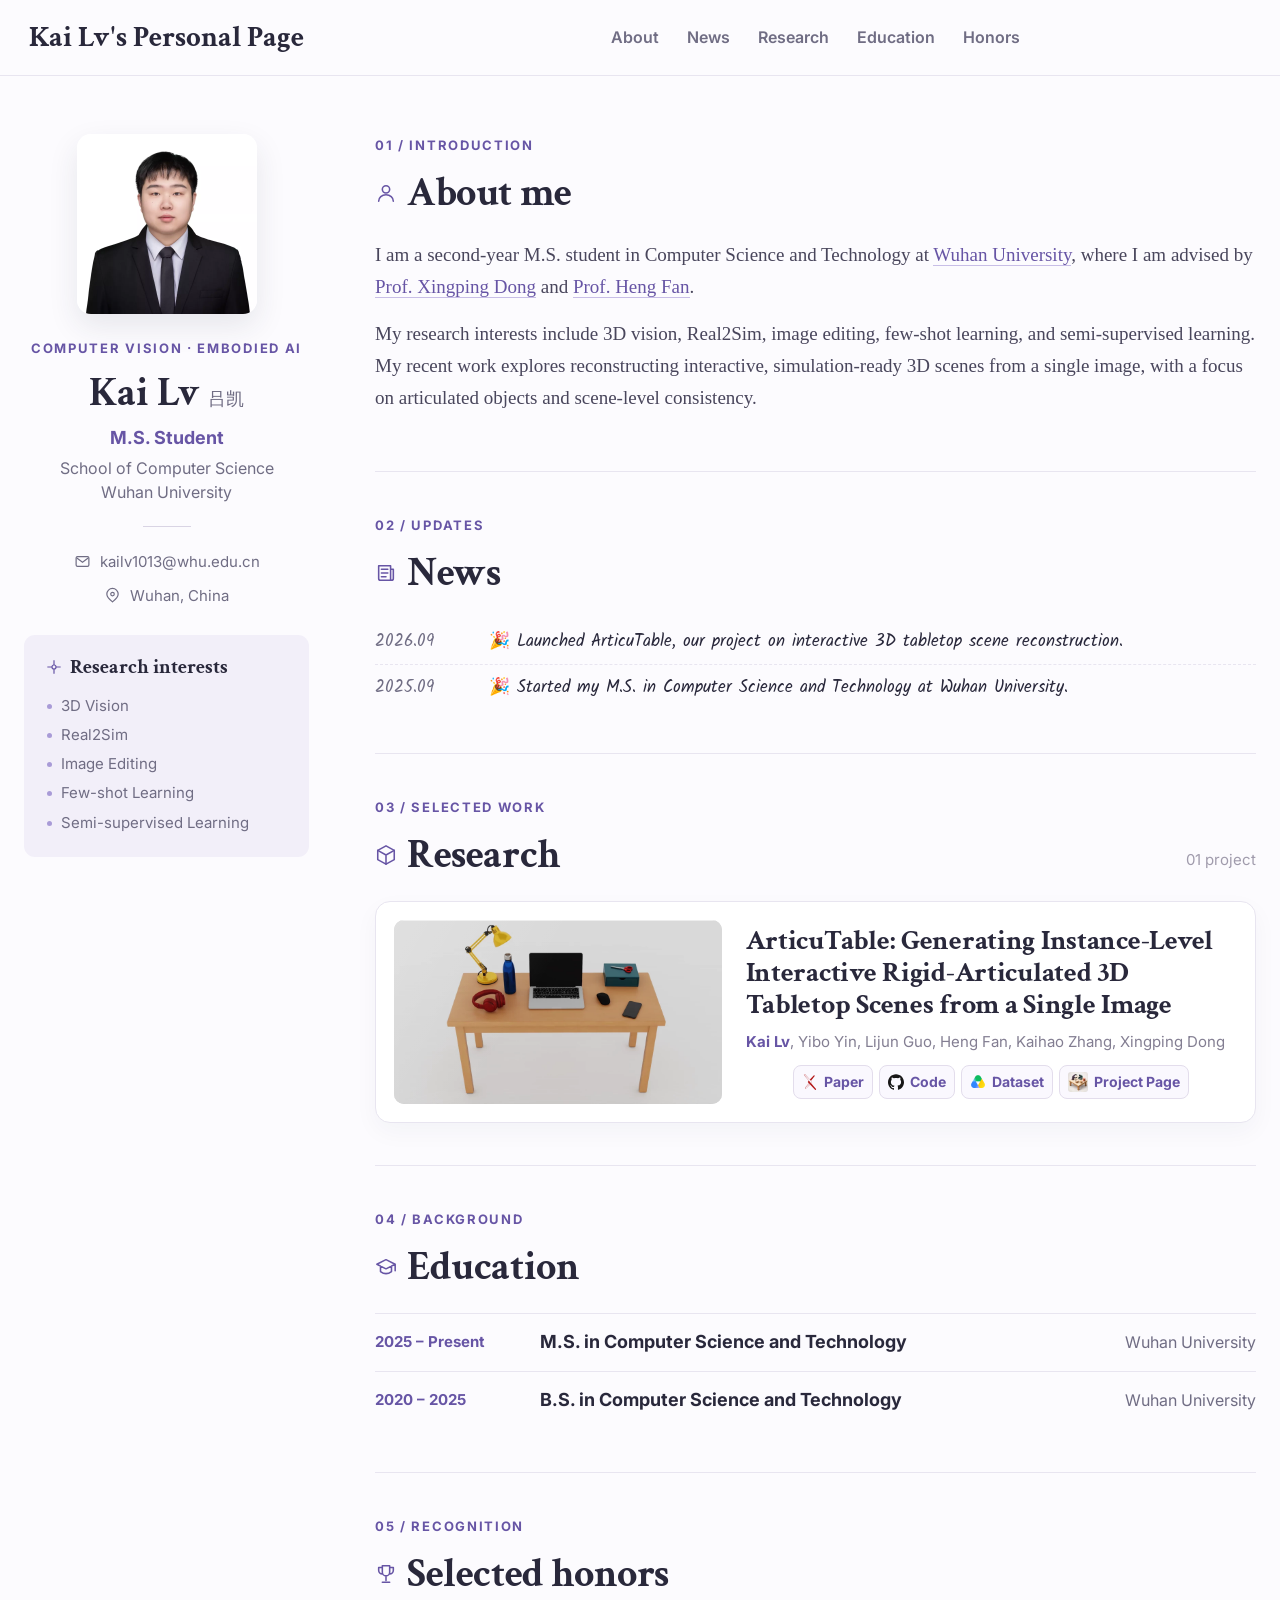
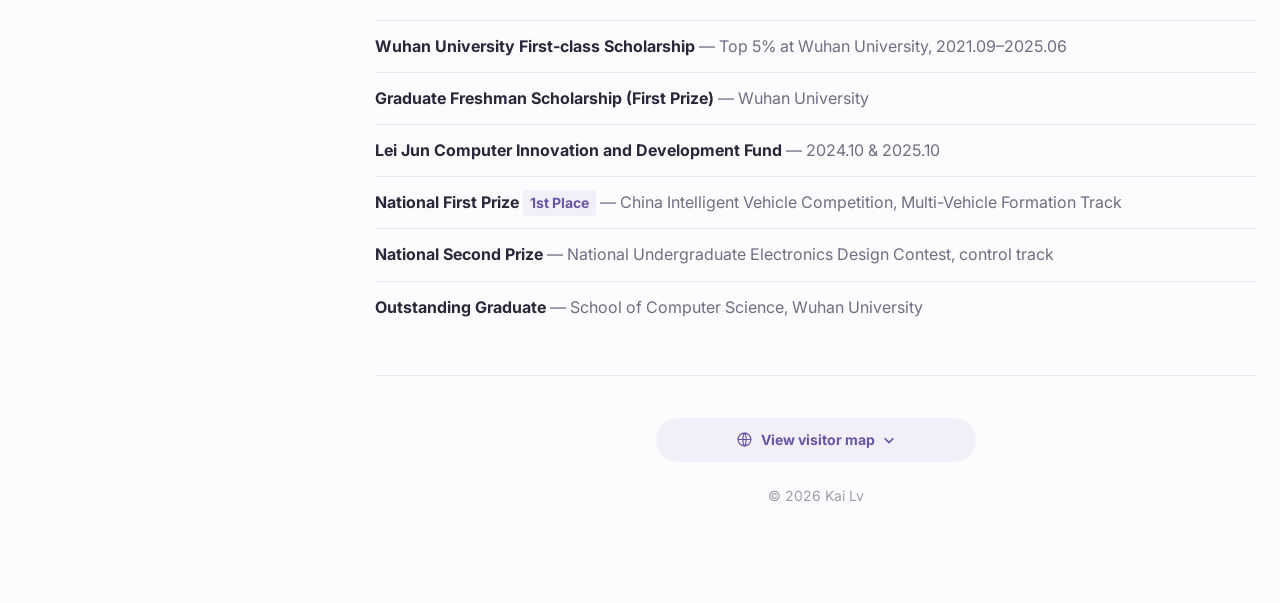
==== index.html @ 221acfbc "Serve compressed homepage fonts" ====
<!doctype html>
<html lang="en">
<head>
  <meta charset="utf-8">
  <meta name="viewport" content="width=device-width, initial-scale=1">
  <meta name="description" content="Kai Lv — computer vision researcher at Wuhan University. Research in 3D scene reconstruction, articulated objects, and embodied AI.">
  <title>Kai Lv's Personal Page</title>
  <link rel="icon" type="image/svg+xml" href="assets/favicon.svg?v=2">
  <link rel="stylesheet" href="style.css?v=17">
  <script src="script.js?v=3" defer></script>
</head>
<body>
  <header class="site-header">
    <div class="header-inner">
      <a class="wordmark" href="#top">Kai Lv's Personal Page</a>
      <nav aria-label="Main navigation">
        <a href="#about">About</a>
        <a href="#news">News</a>
        <a href="#publications">Research</a>
        <a href="#education">Education</a>
        <a href="#honors">Honors</a>
      </nav>
    </div>
  </header>

  <main id="top" class="page-grid">
    <aside class="profile" aria-label="Profile">
      <img class="portrait" src="assets/profile.webp" alt="Portrait of Kai Lv" width="640" height="640">
      <div class="profile-body">
        <p class="eyebrow">Computer Vision · Embodied AI</p>
        <h1>Kai Lv <span>吕凯</span></h1>
        <p class="role">M.S. Student</p>
        <p class="affiliation">School of Computer Science<br>Wuhan University</p>
        <div class="profile-rule"></div>
        <a class="contact" href="mailto:kailv1013@whu.edu.cn" aria-label="Email Kai Lv">
          <svg viewBox="0 0 24 24" aria-hidden="true"><rect x="3" y="5" width="18" height="14" rx="2"/><path d="m4 7 8 6 8-6"/></svg>
          kailv1013@whu.edu.cn
        </a>
        <p class="location">
          <svg viewBox="0 0 24 24" aria-hidden="true"><path d="M20 10c0 5-8 11-8 11S4 15 4 10a8 8 0 1 1 16 0Z"/><circle cx="12" cy="10" r="2.5"/></svg>
          Wuhan, China
        </p>
      </div>
      <div class="interest-box">
        <h2><svg viewBox="0 0 24 24" aria-hidden="true"><circle cx="12" cy="12" r="3"/><path d="M12 2v7m0 6v7M2 12h7m6 0h7"/></svg> Research interests</h2>
        <ul>
          <li>3D Vision</li>
          <li>Real2Sim</li>
          <li>Image Editing</li>
          <li>Few-shot Learning</li>
          <li>Semi-supervised Learning</li>
        </ul>
      </div>
    </aside>

    <div class="content">
      <section id="about" class="section about-section">
        <p class="section-kicker">01 / Introduction</p>
        <h2><svg class="section-icon" viewBox="0 0 24 24" aria-hidden="true"><circle cx="12" cy="8" r="4"/><path d="M4 21c0-4 3.5-7 8-7s8 3 8 7"/></svg> About me</h2>
        <p>I am a second-year M.S. student in Computer Science and Technology at <a href="https://www.whu.edu.cn/">Wuhan University</a>, where I am advised by <a href="https://xingpingdong.github.io/" target="_blank" rel="noopener noreferrer">Prof. Xingping Dong</a> and <a href="https://hengfan2010.github.io/" target="_blank" rel="noopener noreferrer">Prof. Heng Fan</a>.</p>
        <p>My research interests include 3D vision, Real2Sim, image editing, few-shot learning, and semi-supervised learning. My recent work explores reconstructing interactive, simulation-ready 3D scenes from a single image, with a focus on articulated objects and scene-level consistency.</p>
      </section>

      <section id="news" class="section">
        <p class="section-kicker">02 / Updates</p>
        <h2><svg class="section-icon" viewBox="0 0 24 24" aria-hidden="true"><path d="M4 4h13v16H6a2 2 0 0 1-2-2V4zm13 4h3v10a2 2 0 0 1-2 2M7 8h7M7 12h7M7 16h5"/></svg> News</h2>
        <div class="news-item">
          <time class="news-date" datetime="2026-09">2026.09</time>
          <p><span aria-hidden="true">🎉</span> Launched ArticuTable, our project on interactive 3D tabletop scene reconstruction.</p>
        </div>
        <div class="news-item">
          <time class="news-date" datetime="2025-09">2025.09</time>
          <p><span aria-hidden="true">🎉</span> Started my M.S. in Computer Science and Technology at Wuhan University.</p>
        </div>
      </section>

      <section id="publications" class="section publications-section">
        <div class="section-heading">
          <div>
            <p class="section-kicker">03 / Selected work</p>
            <h2><svg class="section-icon" viewBox="0 0 24 24" aria-hidden="true"><path d="m12 2 9 5v10l-9 5-9-5V7z"/><path d="m3 7 9 5 9-5M12 12v10"/></svg> Research</h2>
          </div>
          <span class="section-count">01 project</span>
        </div>

        <article class="paper-card">
          <div class="paper-media" tabindex="0" role="button" aria-label="Play or pause the ArticuTable joint motion video" aria-pressed="false">
            <img class="paper-poster" src="assets/articutable-poster.webp" alt="" aria-hidden="true">
            <canvas width="960" height="540" aria-hidden="true"></canvas>
            <video muted loop playsinline preload="none" hidden aria-hidden="true">
              <source src="assets/joint_cycle.mp4" type="video/mp4">
            </video>
          </div>
          <div class="paper-copy">
            <h3>ArticuTable: Generating Instance-Level Interactive Rigid-Articulated 3D Tabletop Scenes from a Single Image</h3>
            <p class="authors"><strong>Kai Lv</strong>, Yibo Yin, Lijun Guo, Heng Fan, Kaihao Zhang, Xingping Dong</p>
            <div class="paper-links">
              <a href="https://arxiv.org/pdf/2610.05249" target="_blank" rel="noopener noreferrer" aria-label="Read the ArticuTable paper PDF on arXiv"><img src="assets/arxiv-icon.svg" alt="" width="16" height="16">Paper</a>
              <a href="https://github.com/bryceyin13/articutable-code" target="_blank" rel="noopener noreferrer" aria-label="View ArticuTable code on GitHub"><img src="assets/github-icon.svg" alt="" width="16" height="16">Code</a>
              <a href="https://drive.google.com/file/d/1udTcI9ESuk-TbKOYjIQ4ti8t4CMoGW4b/view?usp=sharing" target="_blank" rel="noopener noreferrer" aria-label="Download the ArticuTable-100 dataset from Google Drive" title="Download from Google Drive"><img src="assets/google-drive-icon.png" alt="" width="16" height="16">Dataset</a>
              <a href="https://johnnyboy1013.github.io/articutable-project/" target="_blank" rel="noopener noreferrer"><img src="assets/articutable-icon.webp" alt="" width="16" height="16">Project Page</a>
            </div>
          </div>
        </article>
      </section>

      <section id="education" class="section">
        <p class="section-kicker">04 / Background</p>
        <h2><svg class="section-icon" viewBox="0 0 24 24" aria-hidden="true"><path d="m2 9 10-5 10 5-10 5zM6 11v6c4 3 8 3 12 0v-6M22 9v7"/></svg> Education</h2>
        <div class="timeline-item">
          <div class="timeline-date">2025 – Present</div>
          <div class="education-detail">
            <h3>M.S. in Computer Science and Technology</h3>
            <p>Wuhan University</p>
          </div>
        </div>
        <div class="timeline-item">
          <div class="timeline-date">2020 – 2025</div>
          <div class="education-detail"><h3>B.S. in Computer Science and Technology</h3><p>Wuhan University</p></div>
        </div>
      </section>

      <section id="honors" class="section">
        <p class="section-kicker">05 / Recognition</p>
        <h2><svg class="section-icon" viewBox="0 0 24 24" aria-hidden="true"><path d="M8 3h8v7a4 4 0 0 1-8 0zM8 5H4v3a4 4 0 0 0 4 4m8-7h4v3a4 4 0 0 1-4 4M12 14v5m-4 2h8"/></svg> Selected honors</h2>
        <ul class="honor-list">
          <li><span>Wuhan University First-class Scholarship</span> — Top 5% at Wuhan University, 2021.09–2025.06</li>
          <li><span>Graduate Freshman Scholarship (First Prize)</span> — Wuhan University</li>
          <li><span>Lei Jun Computer Innovation and Development Fund</span> — 2024.10 &amp; 2025.10</li>
          <li><span>National First Prize</span> <strong class="rank-badge">1st Place</strong> — China Intelligent Vehicle Competition, Multi-Vehicle Formation Track</li>
          <li><span>National Second Prize</span> — National Undergraduate Electronics Design Contest, control track</li>
          <li><span>Outstanding Graduate</span> — School of Computer Science, Wuhan University</li>
        </ul>
      </section>

      <section id="visitors" class="section visitors-section">
        <details>
          <summary>
            <svg class="section-icon" viewBox="0 0 24 24" aria-hidden="true"><circle cx="12" cy="12" r="9"/><path d="M3 12h18M12 3c-3 3-3 15 0 18m0-18c3 3 3 15 0 18"/></svg>
            <span class="visitor-toggle"><span class="when-closed">View visitor map</span><span class="when-open">Hide visitor map</span><svg viewBox="0 0 16 16" aria-hidden="true"><path d="m3 6 5 5 5-5"/></svg></span>
          </summary>
          <div class="visitor-body">
            <p class="section-kicker">06 / Around the world</p>
            <h2><svg class="section-icon" viewBox="0 0 24 24" aria-hidden="true"><circle cx="12" cy="12" r="9"/><path d="M3 12h18M12 3c-3 3-3 15 0 18m0-18c3 3 3 15 0 18"/></svg> Visitors</h2>
            <div class="visitor-map">
              <script defer data-src="https://statable.com/js/97z4D8D129/t/mw.js" data-id="3384626" data-period="90d" data-primary-color="#6755A5" data-ocean-color="#F2EFF9" data-outer-radius="16" data-display-mode="cities" data-stats-text-color="#706D84" data-theme="light" data-width="880" data-height="440"></script>
            </div>
          </div>
        </details>
      </section>

      <footer>© <span id="year">2026</span> Kai Lv</footer>
    </div>
  </main>
</body>
</html>
---- style.css ----
@font-face{font-family:Inter;src:url("assets/fonts/Inter-Variable.woff2") format("woff2"),url("assets/fonts/Inter-Variable.ttf") format("truetype");font-weight:100 900;font-display:swap}
@font-face{font-family:"Crimson Text";src:url("assets/fonts/CrimsonText-Regular.woff2") format("woff2"),url("assets/fonts/CrimsonText-Regular.ttf") format("truetype");font-weight:400;font-display:swap}
@font-face{font-family:"Crimson Text";src:url("assets/fonts/CrimsonText-SemiBold.woff2") format("woff2"),url("assets/fonts/CrimsonText-SemiBold.ttf") format("truetype");font-weight:600;font-display:swap}
@font-face{font-family:"Crimson Text";src:url("assets/fonts/CrimsonText-Bold.woff2") format("woff2"),url("assets/fonts/CrimsonText-Bold.ttf") format("truetype");font-weight:700;font-display:swap}
@font-face{font-family:Kalam;src:url("assets/fonts/Kalam-Regular.woff2") format("woff2"),url("assets/fonts/Kalam-Regular.ttf") format("truetype");font-weight:400;font-display:swap}
:root{--ink:#29283b;--muted:#706d84;--line:#e8e5f0;--accent:#6755a5;--soft:#f2eff9;--page:#fcfbfe}
*{box-sizing:border-box}
html{scroll-behavior:smooth}
body{margin:0;background:var(--page);color:var(--ink);font:18px/1.7 Inter,"Noto Sans CJK SC",Arial,sans-serif}
a{color:inherit;text-decoration:none}
a:hover{color:var(--accent)}
button,a,[role=button]{-webkit-tap-highlight-color:transparent}
:focus-visible{outline:3px solid #ad9bde;outline-offset:4px}
.site-header{height:76px;background:rgba(252,251,254,.94);border-bottom:1px solid var(--line);position:sticky;top:0;z-index:5;backdrop-filter:blur(14px)}
.header-inner{max-width:1280px;height:100%;padding:0 24px;margin:auto;display:grid;grid-template-columns:285px minmax(0,1fr);align-items:center;gap:66px}
.wordmark{justify-self:center;font:700 29px/1 "Crimson Text",Georgia,serif;white-space:nowrap}
nav{display:flex;align-items:center;justify-content:center;gap:28px;font-size:16px;font-weight:600;color:var(--muted)}
nav a:hover{color:var(--accent)}
.page-grid{max-width:1280px;padding:58px 24px 96px;margin:auto;display:grid;grid-template-columns:285px minmax(0,1fr);gap:66px;align-items:start}
.profile{position:sticky;top:108px}
.portrait{display:block;width:100%;max-width:180px;height:auto;aspect-ratio:1;object-fit:cover;border-radius:14px;box-shadow:0 12px 30px rgba(36,47,65,.10);margin:0 auto}
.profile-body{text-align:center;padding:23px 2px 0}
.eyebrow,.section-kicker{margin:0;color:var(--accent);font-size:13px;font-weight:700;letter-spacing:.13em;text-transform:uppercase}
.profile h1{font:700 40px/1.2 "Crimson Text",Georgia,serif;margin:10px 0 0}
.profile h1 span{font:500 18px/1.2 "Microsoft YaHei",sans-serif;color:var(--muted)}
.role{margin:6px 0 0;color:var(--accent);font-weight:700}
.affiliation{margin:2px 0 0;color:var(--muted);font-size:16px;line-height:1.5}
.profile-rule{width:48px;height:1px;background:#d9d4e4;margin:22px auto}
.contact,.location{display:flex;align-items:center;justify-content:center;gap:9px;color:var(--muted);font-size:15px;margin:9px 0;white-space:nowrap}
.contact svg,.location svg{width:17px;height:17px;fill:none;stroke:currentColor;stroke-width:1.7;flex:none}
.interest-box{margin-top:26px;padding:20px 22px;background:var(--soft);border-radius:11px;color:var(--muted)}
.interest-box h2{display:flex;align-items:center;gap:8px;font:700 20px/1.2 "Crimson Text",Georgia,serif;color:var(--ink);margin:0 0 12px}
.interest-box h2 svg{width:16px;height:16px;fill:none;stroke:var(--accent);stroke-width:1.8}
.interest-box ul{list-style:none;padding:0;margin:0}
.interest-box li{position:relative;padding-left:15px;font-size:15px;line-height:1.95}
.interest-box li::before{content:"";position:absolute;left:1px;top:.86em;width:5px;height:5px;border-radius:50%;background:#a99bd7}
.content{min-width:0}
.section{scroll-margin-top:110px;padding-bottom:42px;margin-bottom:42px;border-bottom:1px solid var(--line)}
.section:last-of-type{border:0;margin-bottom:6px}
.section h2{display:flex;align-items:center;gap:10px;font:700 40px/1.15 "Crimson Text",Georgia,serif;letter-spacing:-.01em;margin:10px 0 23px}
.section-icon{width:22px;height:22px;flex:none;fill:none;stroke:var(--accent);stroke-width:1.7;stroke-linecap:round;stroke-linejoin:round}
.section p{margin:0 0 14px}
.about-section p:not(.section-kicker){font:19px/1.7 "Times New Roman",Times,serif;color:#49465c}
.about-section a{color:var(--accent);border-bottom:1px solid #c8bee7}
.news-item{display:grid;grid-template-columns:90px minmax(0,1fr);gap:24px;align-items:baseline;padding:10px 0;border-bottom:1px dashed var(--line)}
.news-item:last-child{border-bottom:0}
.news-date,.news-item p{font:400 17px/1.5 Kalam,cursive;color:var(--muted)}
.news-date{white-space:nowrap}
.news-item p{margin:0;color:var(--ink)}
.section-heading{display:flex;justify-content:space-between;align-items:end;gap:18px}
.section-heading h2{margin-bottom:23px}
.section-count{margin-bottom:28px;color:#a09bac;font-size:15px;white-space:nowrap}
.paper-card{display:grid;grid-template-columns:minmax(0,2fr) minmax(0,3fr);align-items:center;gap:24px;padding:18px;background:#fff;border:1px solid var(--line);border-radius:15px;box-shadow:0 9px 24px rgba(33,46,65,.04)}
.paper-media{position:relative;width:100%;cursor:pointer;background:#d9d9d9;overflow:hidden;aspect-ratio:16/9;border-radius:10px;transition:transform .22s ease}
.paper-media:hover,.paper-media:focus-visible{transform:translateY(-5px) scale(1.015);z-index:1}
.paper-media img,.paper-media canvas{position:absolute;inset:0;display:block;width:100%;height:100%;object-fit:cover}
.paper-media::after{content:"";position:absolute;inset:0;pointer-events:none;background:linear-gradient(120deg,rgba(255,255,255,.18),transparent 42%);box-shadow:inset 0 1px rgba(255,255,255,.55);transition:opacity .22s ease}
.paper-media video{display:none}
.paper-media canvas{visibility:hidden}
.paper-media.is-playing canvas{visibility:visible}
.paper-media.is-playing::after{opacity:0}
.paper-copy{padding:0}
.paper-links{display:flex;flex-wrap:wrap;align-items:center;justify-content:center;gap:6px;margin-top:4px;color:var(--accent);font-size:14px;font-weight:700}
.paper-links>a,.paper-link-pending{display:inline-flex;align-items:center;justify-content:center;gap:6px;min-height:34px;padding:5px 8px;border:1px solid #e3ddec;border-radius:8px;background:#faf8fe;white-space:nowrap;line-height:1.2}
.paper-links>a:hover{border-color:#b7a9dc;background:var(--soft);color:#554391}
.paper-links svg{width:16px;height:16px;flex:none;fill:none;stroke:currentColor;stroke-width:1.7;stroke-linecap:round;stroke-linejoin:round}
.paper-links img{width:16px;height:16px;flex:none}
.paper-links a:last-child img{width:20px;height:20px;border-radius:3px}
.paper-link-pending{color:#8a8595;background:#f8f7fa}
.paper-link-pending small{font-size:11px;font-weight:500;color:#9a95a5}
.paper-copy h3{font:700 28px/1.15 "Crimson Text",Georgia,serif;letter-spacing:-.01em;margin:0 0 8px}
.authors{font-size:15px;color:#837e92;margin-bottom:10px!important}
.authors strong{color:var(--accent)}
.timeline-item{display:grid;grid-template-columns:145px 1fr;gap:20px;padding:15px 0;border-top:1px solid var(--line)}
.timeline-date{font-size:15px;font-weight:700;color:var(--accent)}
.timeline-item h3{margin:0;font-size:18px;font-weight:700;line-height:1.45}
.timeline-item p{color:var(--muted);font-size:16px;margin:3px 0 0}
.education-detail{display:flex;align-items:baseline;justify-content:space-between;flex-wrap:wrap;column-gap:18px}
.education-detail h3{flex:1 1 300px}
.education-detail p{margin:0 0 0 auto;white-space:nowrap}
.honor-list{padding:0;margin:0;list-style:none}
.honor-list li{padding:12px 0;border-top:1px solid var(--line);color:var(--muted);font-size:16px}
.honor-list li span{font-weight:700;color:var(--ink)}
.rank-badge{display:inline-block;padding:1px 7px;border-radius:4px;background:var(--soft);color:var(--accent);font-size:14px;white-space:nowrap}
.visitor-map{width:100%;min-height:320px}
.section.visitors-section:last-of-type{padding-bottom:0;margin-bottom:22px;border:0}
.visitors-section summary{display:flex;align-items:center;justify-content:center;gap:8px;width:min(100%,320px);margin-inline:auto;padding:10px 20px;border-radius:999px;background:var(--soft);color:var(--accent);cursor:pointer;list-style:none}
.visitors-section summary::marker{content:""}
.visitors-section summary::-webkit-details-marker{display:none}
.visitors-section summary .section-icon{width:17px;height:17px}
.visitor-body{margin-top:22px}
.visitor-toggle{display:inline-flex;align-items:center;gap:7px;font-size:14px;font-weight:700;white-space:nowrap}
.visitor-toggle svg{width:14px;height:14px;fill:none;stroke:currentColor;stroke-width:2;transition:transform .2s ease}
.visitor-toggle .when-open{display:none}
.visitors-section details[open] .when-closed{display:none}
.visitors-section details[open] .when-open{display:inline}
.visitors-section details[open] .visitor-toggle svg{transform:rotate(180deg)}
footer{text-align:center;font-size:14px;color:#a09bac}
@media(max-width:1120px){.paper-card{grid-template-columns:1fr;gap:0}.paper-copy{padding:22px 4px 4px}}
@media(max-width:1020px){.page-grid,.header-inner{gap:38px;grid-template-columns:245px minmax(0,1fr)}.profile h1{font-size:34px}nav{gap:16px}}
@media(max-width:680px){.site-header{height:auto;min-height:64px}.header-inner{display:flex;min-height:64px;flex-wrap:wrap;padding:16px 20px;gap:14px}.wordmark{margin:auto}nav{width:100%;justify-content:space-between;gap:10px;font-size:15px}.page-grid{display:block;padding:30px 20px 60px}.profile{position:static;max-width:310px;margin:0 auto 46px}.section{scroll-margin-top:115px}.timeline-item{grid-template-columns:1fr;gap:2px}.paper-card{padding:14px}.paper-copy{padding:18px 0 0}.paper-copy h3{font-size:27px}.section h2{font-size:36px}}
@media(max-width:380px){nav{gap:5px;font-size:14px}}
@media(prefers-reduced-motion:reduce){html{scroll-behavior:auto}.paper-media,.paper-media::after{transition:none}}
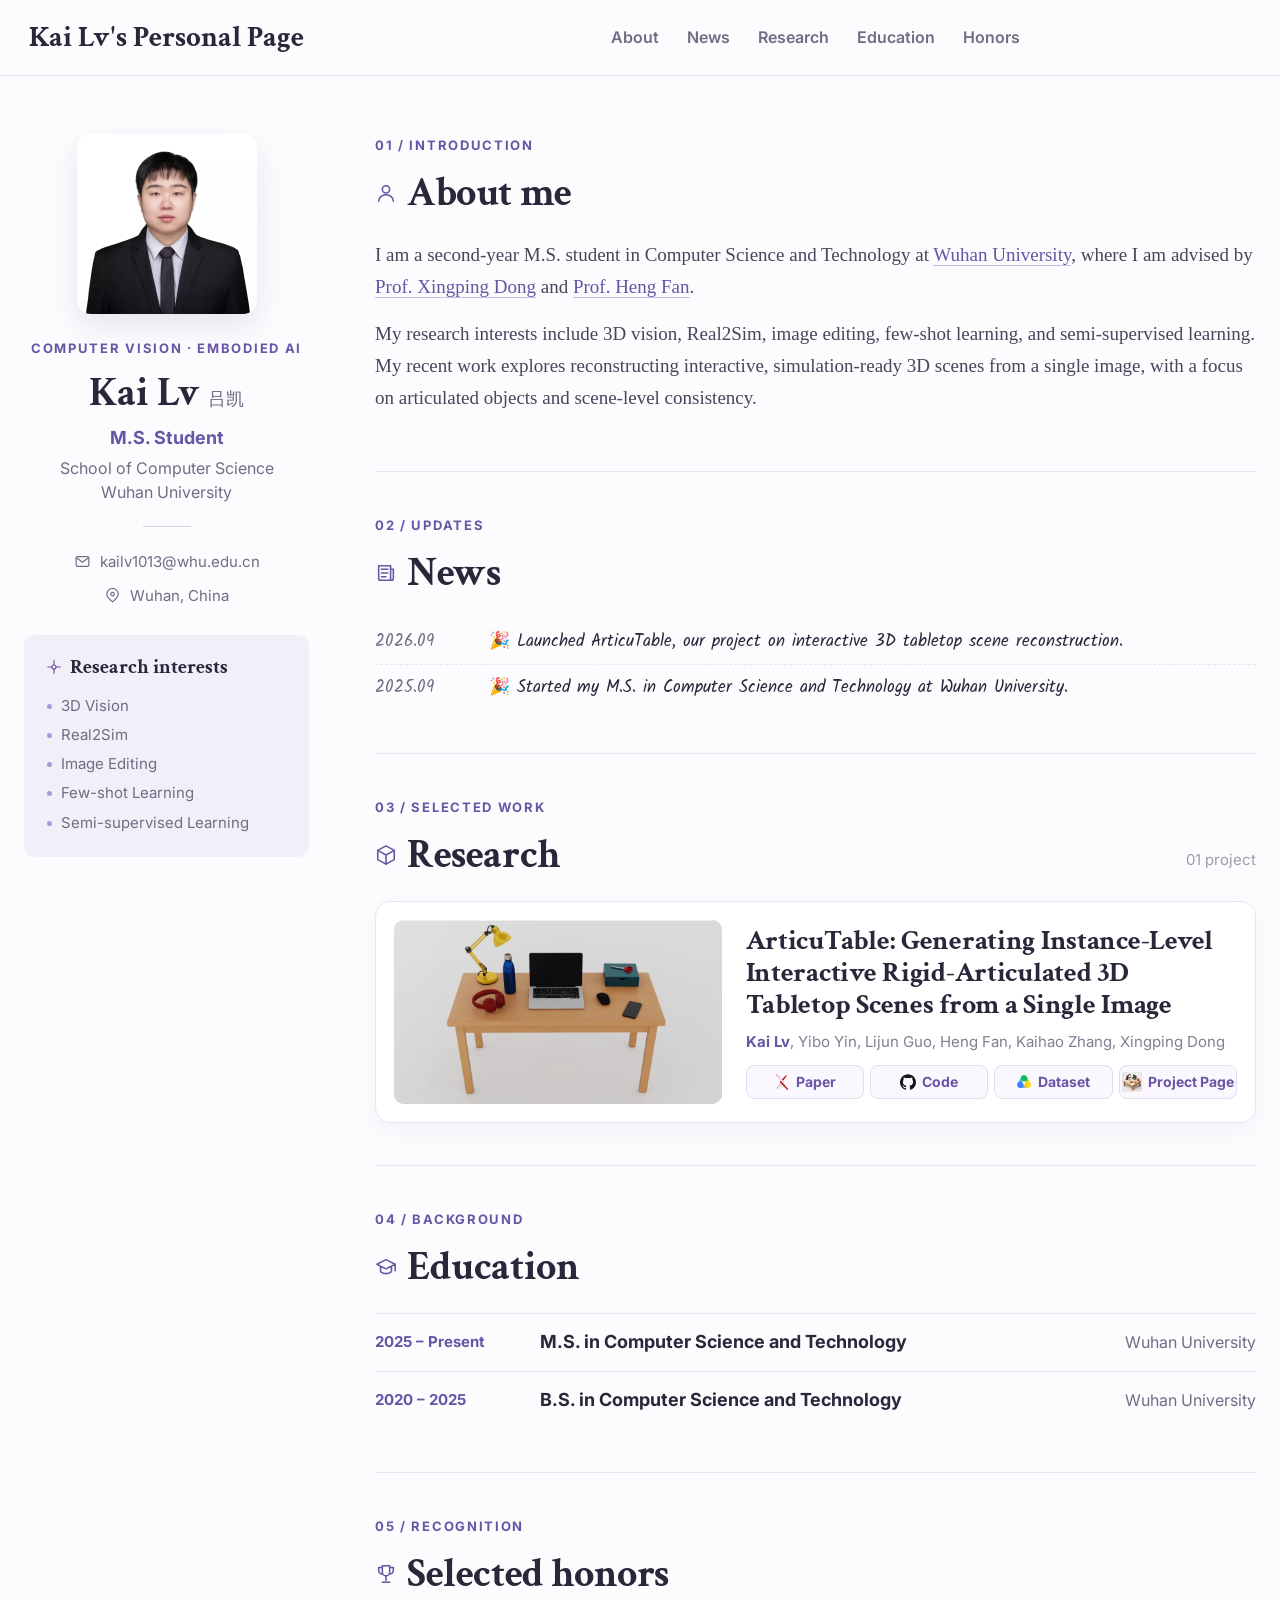
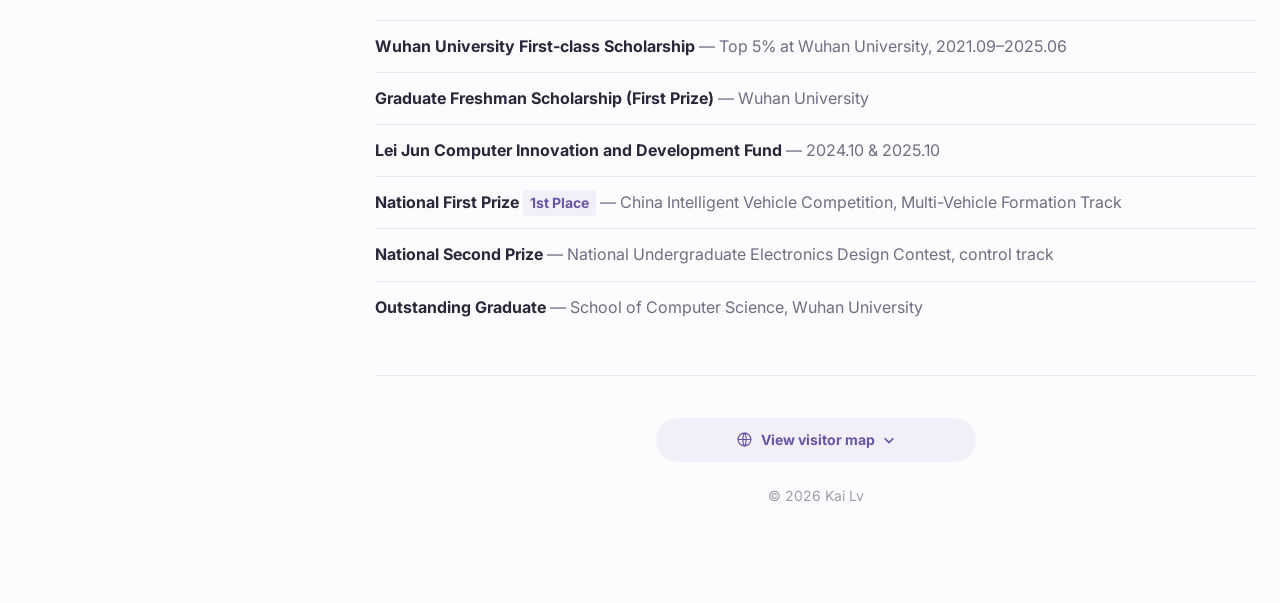
==== commit ee462a30: "Distribute homepage project links evenly" ====
--- a/index.html
+++ b/index.html
@@ -6,7 +6,7 @@
   <meta name="description" content="Kai Lv — computer vision researcher at Wuhan University. Research in 3D scene reconstruction, articulated objects, and embodied AI.">
   <title>Kai Lv's Personal Page</title>
   <link rel="icon" type="image/svg+xml" href="assets/favicon.svg?v=2">
-  <link rel="stylesheet" href="style.css?v=17">
+  <link rel="stylesheet" href="style.css?v=18">
   <script src="script.js?v=3" defer></script>
 </head>
 <body>
--- a/style.css
+++ b/style.css
@@ -60,7 +60,7 @@
 .paper-media.is-playing canvas{visibility:visible}
 .paper-media.is-playing::after{opacity:0}
 .paper-copy{padding:0}
-.paper-links{display:flex;flex-wrap:wrap;align-items:center;justify-content:center;gap:6px;margin-top:4px;color:var(--accent);font-size:14px;font-weight:700}
+.paper-links{display:grid;grid-template-columns:repeat(4,minmax(0,1fr));gap:6px;margin-top:4px;color:var(--accent);font-size:14px;font-weight:700}
 .paper-links>a,.paper-link-pending{display:inline-flex;align-items:center;justify-content:center;gap:6px;min-height:34px;padding:5px 8px;border:1px solid #e3ddec;border-radius:8px;background:#faf8fe;white-space:nowrap;line-height:1.2}
 .paper-links>a:hover{border-color:#b7a9dc;background:var(--soft);color:#554391}
 .paper-links svg{width:16px;height:16px;flex:none;fill:none;stroke:currentColor;stroke-width:1.7;stroke-linecap:round;stroke-linejoin:round}
@@ -98,6 +98,7 @@
 footer{text-align:center;font-size:14px;color:#a09bac}
 @media(max-width:1120px){.paper-card{grid-template-columns:1fr;gap:0}.paper-copy{padding:22px 4px 4px}}
 @media(max-width:1020px){.page-grid,.header-inner{gap:38px;grid-template-columns:245px minmax(0,1fr)}.profile h1{font-size:34px}nav{gap:16px}}
+@media(max-width:900px){.paper-links{grid-template-columns:repeat(2,minmax(0,1fr))}}
 @media(max-width:680px){.site-header{height:auto;min-height:64px}.header-inner{display:flex;min-height:64px;flex-wrap:wrap;padding:16px 20px;gap:14px}.wordmark{margin:auto}nav{width:100%;justify-content:space-between;gap:10px;font-size:15px}.page-grid{display:block;padding:30px 20px 60px}.profile{position:static;max-width:310px;margin:0 auto 46px}.section{scroll-margin-top:115px}.timeline-item{grid-template-columns:1fr;gap:2px}.paper-card{padding:14px}.paper-copy{padding:18px 0 0}.paper-copy h3{font-size:27px}.section h2{font-size:36px}}
 @media(max-width:380px){nav{gap:5px;font-size:14px}}
 @media(prefers-reduced-motion:reduce){html{scroll-behavior:auto}.paper-media,.paper-media::after{transition:none}}
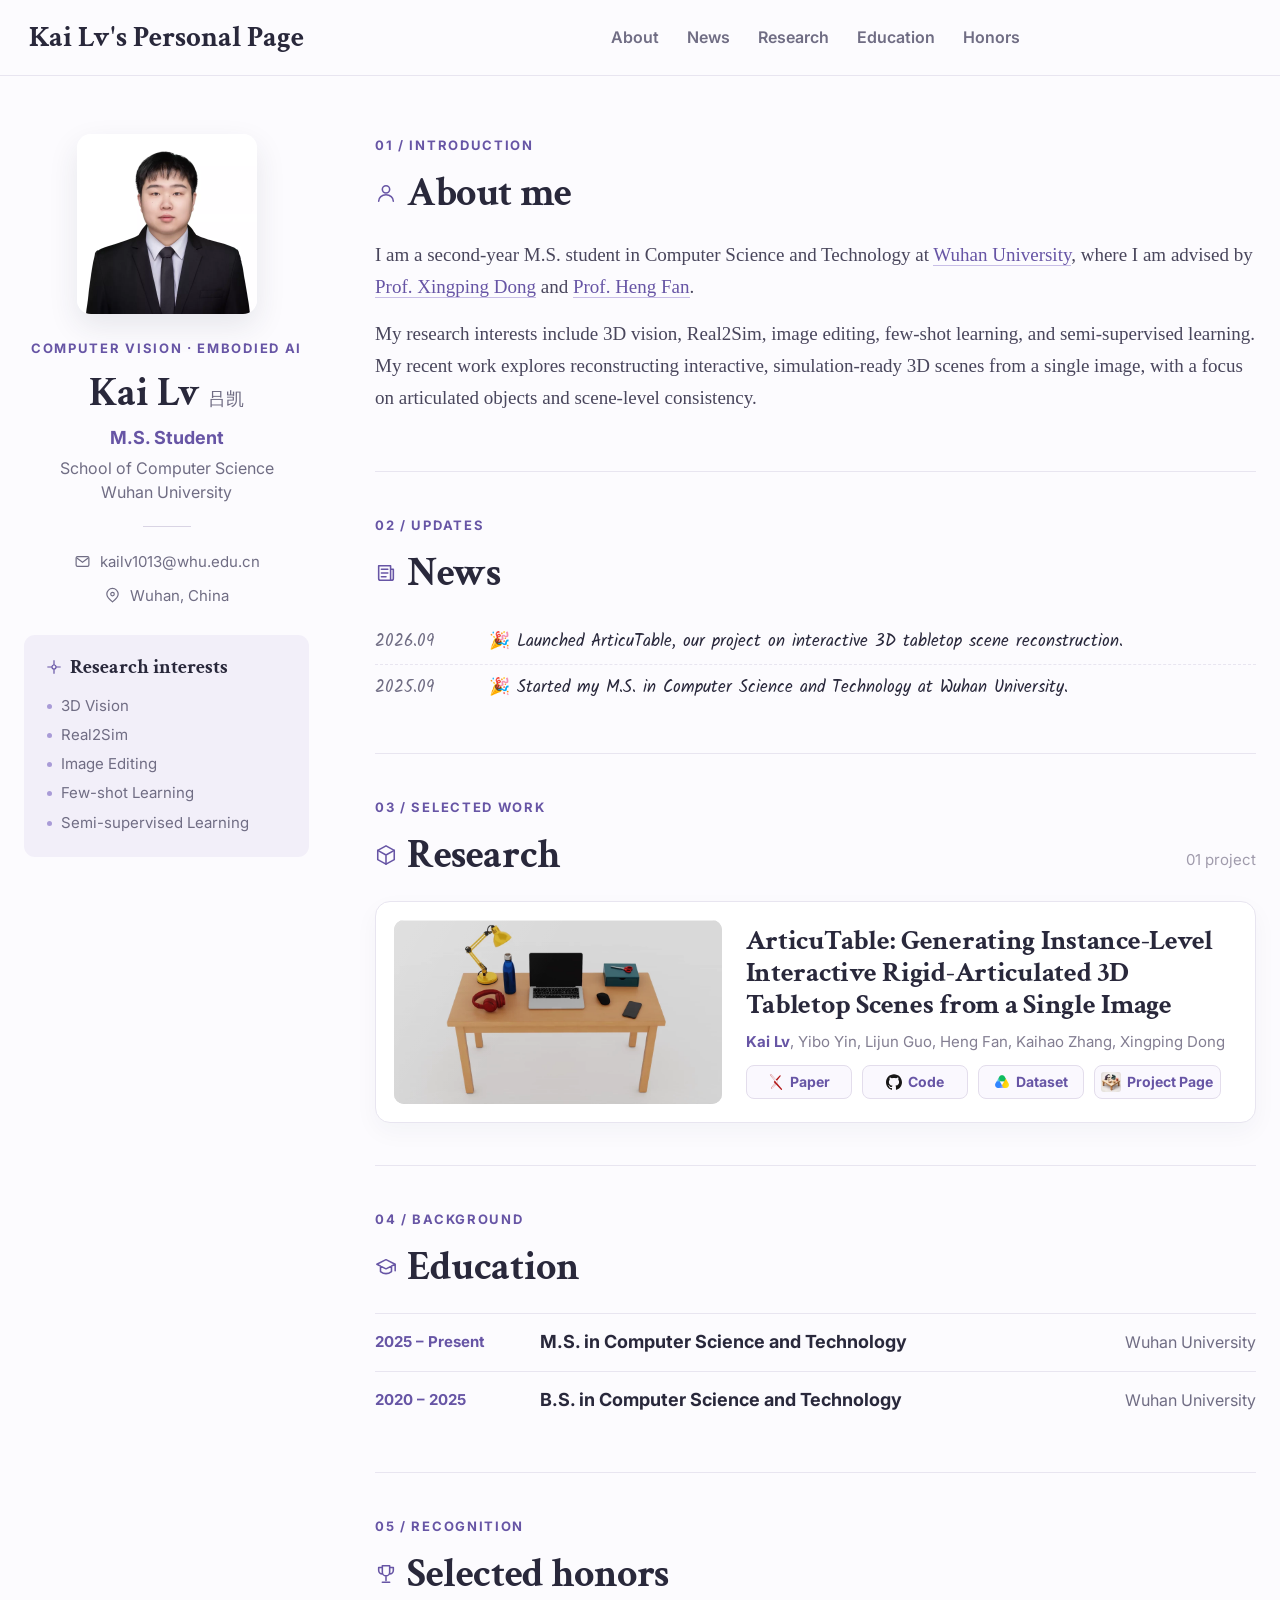
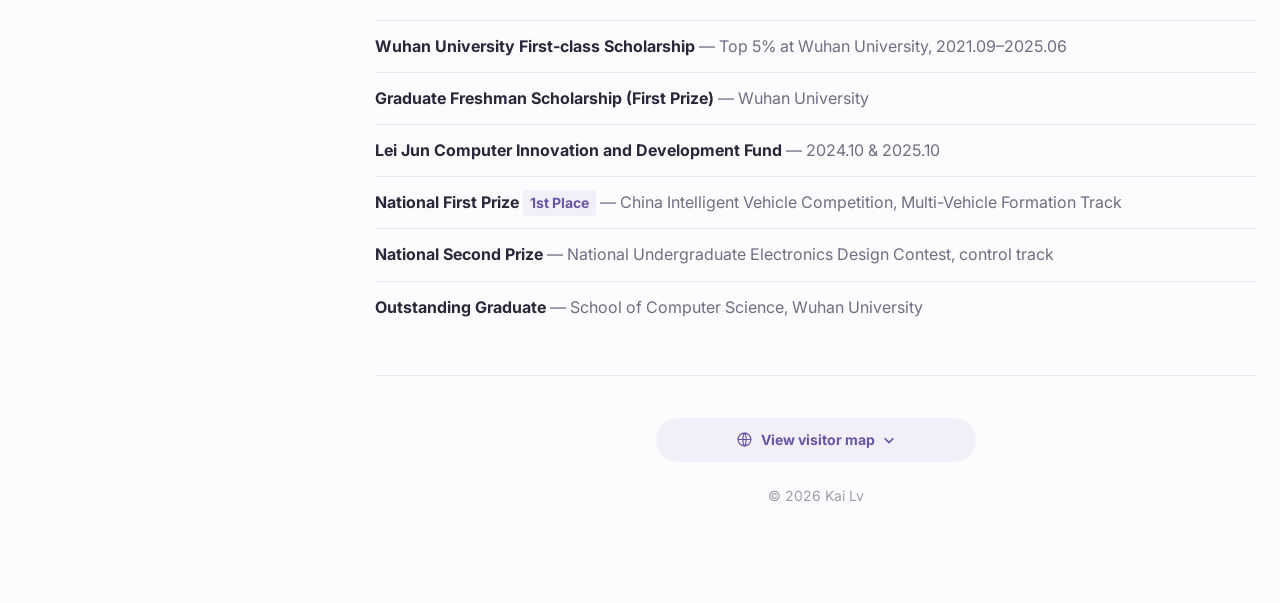
==== commit fad82af2: "Balance homepage project link widths" ====
--- a/index.html
+++ b/index.html
@@ -6,7 +6,7 @@
   <meta name="description" content="Kai Lv — computer vision researcher at Wuhan University. Research in 3D scene reconstruction, articulated objects, and embodied AI.">
   <title>Kai Lv's Personal Page</title>
   <link rel="icon" type="image/svg+xml" href="assets/favicon.svg?v=2">
-  <link rel="stylesheet" href="style.css?v=18">
+  <link rel="stylesheet" href="style.css?v=19">
   <script src="script.js?v=3" defer></script>
 </head>
 <body>
--- a/style.css
+++ b/style.css
@@ -60,7 +60,7 @@
 .paper-media.is-playing canvas{visibility:visible}
 .paper-media.is-playing::after{opacity:0}
 .paper-copy{padding:0}
-.paper-links{display:grid;grid-template-columns:repeat(4,minmax(0,1fr));gap:6px;margin-top:4px;color:var(--accent);font-size:14px;font-weight:700}
+.paper-links{display:grid;grid-template-columns:repeat(3,minmax(0,1fr)) minmax(0,1.2fr);gap:10px;padding-inline-end:16px;margin-top:4px;color:var(--accent);font-size:14px;font-weight:700}
 .paper-links>a,.paper-link-pending{display:inline-flex;align-items:center;justify-content:center;gap:6px;min-height:34px;padding:5px 8px;border:1px solid #e3ddec;border-radius:8px;background:#faf8fe;white-space:nowrap;line-height:1.2}
 .paper-links>a:hover{border-color:#b7a9dc;background:var(--soft);color:#554391}
 .paper-links svg{width:16px;height:16px;flex:none;fill:none;stroke:currentColor;stroke-width:1.7;stroke-linecap:round;stroke-linejoin:round}
@@ -98,7 +98,7 @@
 footer{text-align:center;font-size:14px;color:#a09bac}
 @media(max-width:1120px){.paper-card{grid-template-columns:1fr;gap:0}.paper-copy{padding:22px 4px 4px}}
 @media(max-width:1020px){.page-grid,.header-inner{gap:38px;grid-template-columns:245px minmax(0,1fr)}.profile h1{font-size:34px}nav{gap:16px}}
-@media(max-width:900px){.paper-links{grid-template-columns:repeat(2,minmax(0,1fr))}}
+@media(max-width:900px){.paper-links{grid-template-columns:repeat(2,minmax(0,1fr));padding-inline-end:0}}
 @media(max-width:680px){.site-header{height:auto;min-height:64px}.header-inner{display:flex;min-height:64px;flex-wrap:wrap;padding:16px 20px;gap:14px}.wordmark{margin:auto}nav{width:100%;justify-content:space-between;gap:10px;font-size:15px}.page-grid{display:block;padding:30px 20px 60px}.profile{position:static;max-width:310px;margin:0 auto 46px}.section{scroll-margin-top:115px}.timeline-item{grid-template-columns:1fr;gap:2px}.paper-card{padding:14px}.paper-copy{padding:18px 0 0}.paper-copy h3{font-size:27px}.section h2{font-size:36px}}
 @media(max-width:380px){nav{gap:5px;font-size:14px}}
 @media(prefers-reduced-motion:reduce){html{scroll-behavior:auto}.paper-media,.paper-media::after{transition:none}}
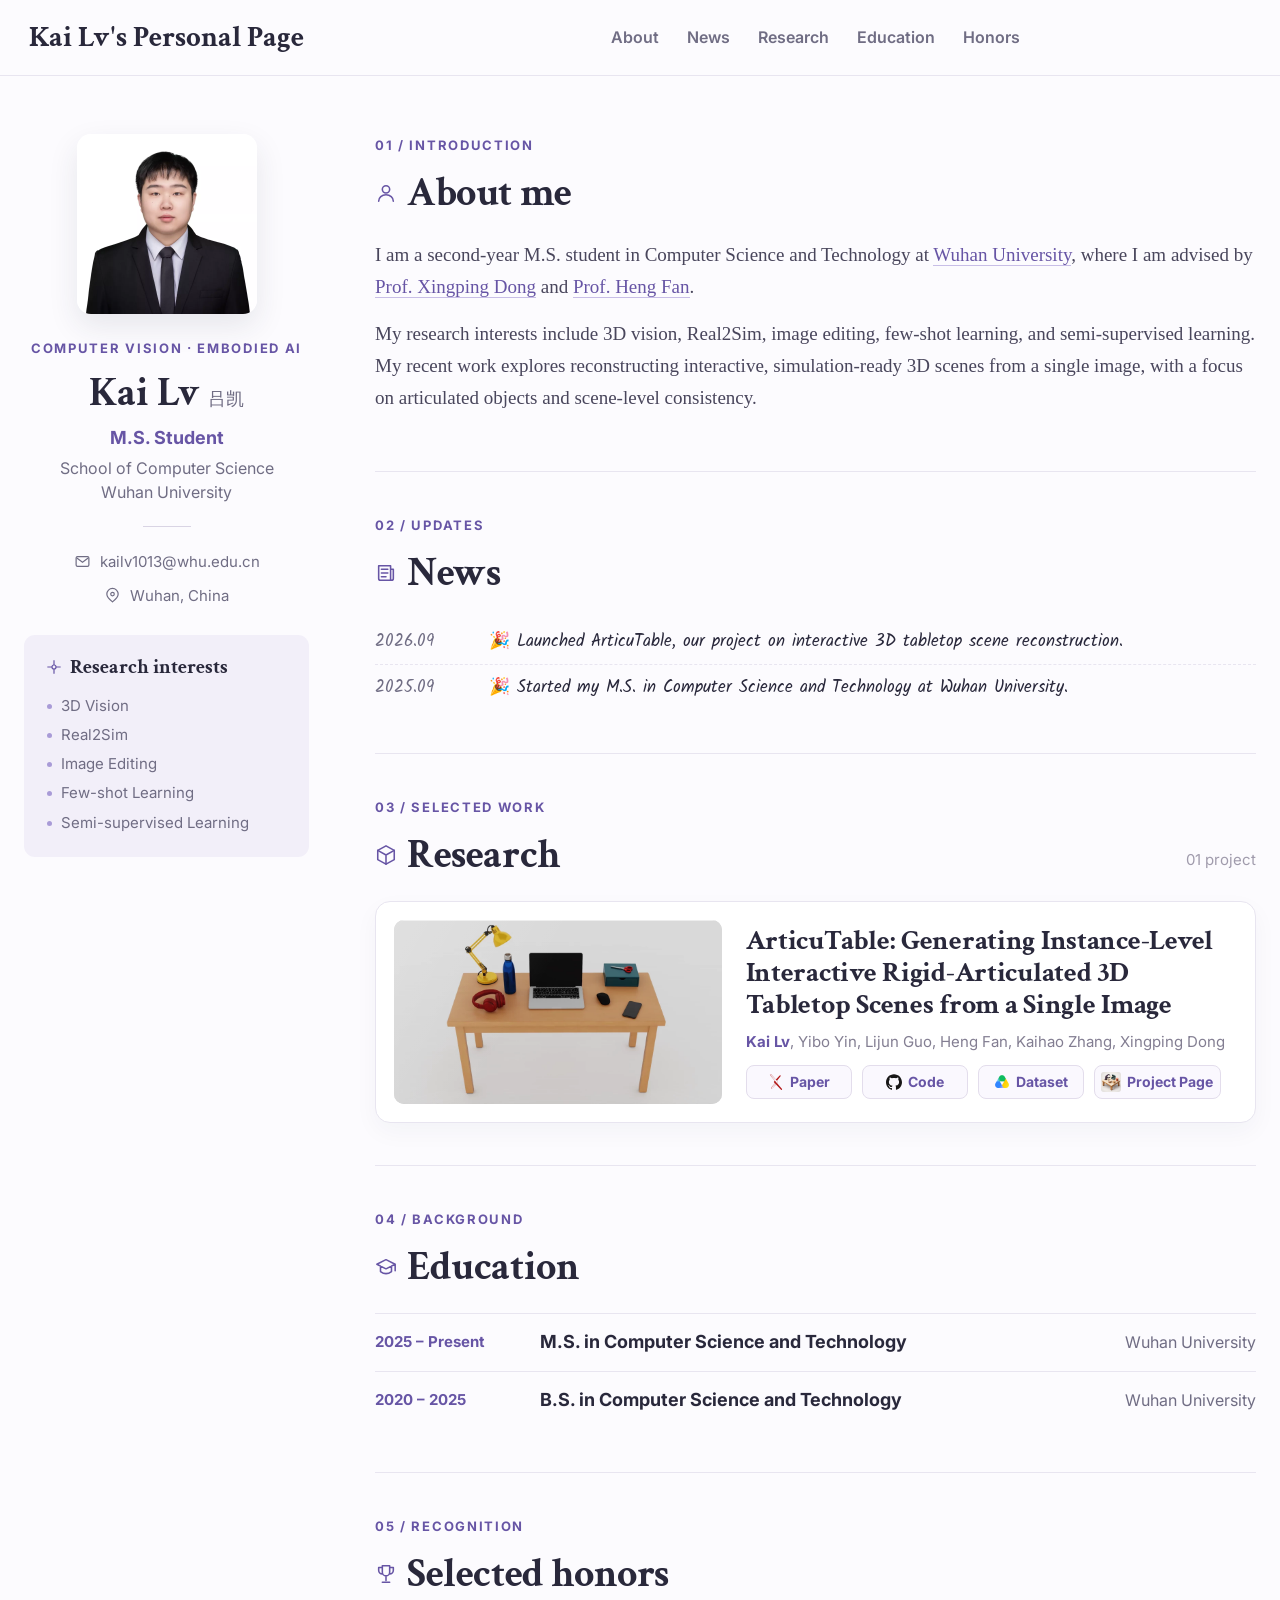
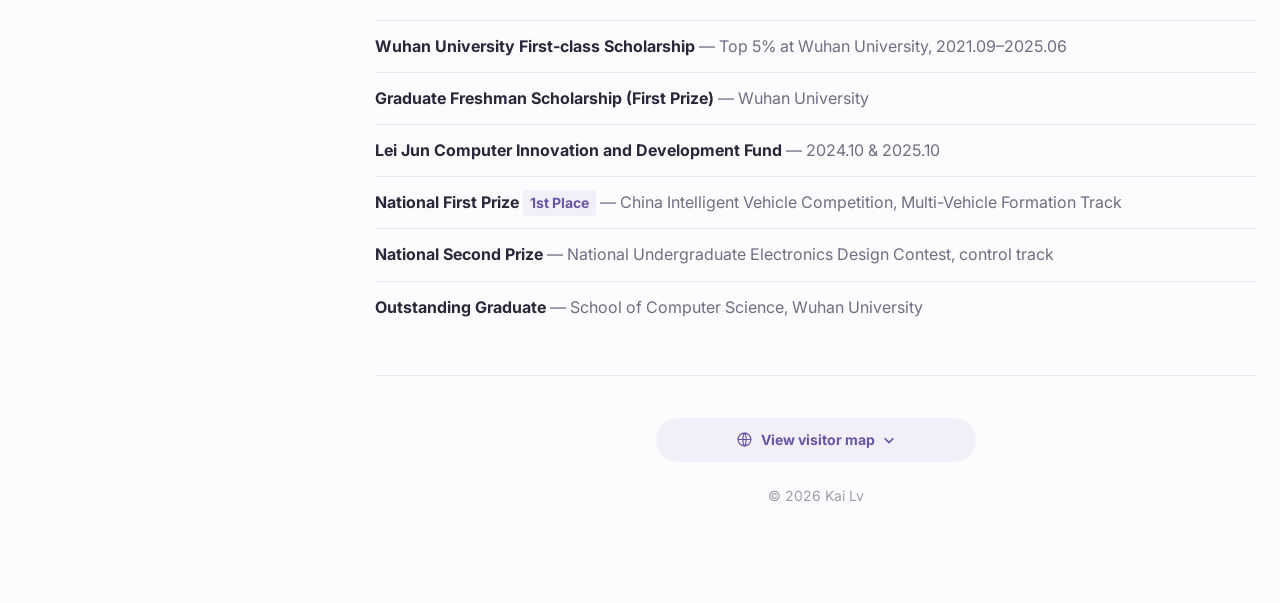
==== commit 8dc7a2da: "Use sharper ArticuTable homepage icon" ====
--- a/index.html
+++ b/index.html
@@ -98,7 +98,7 @@
               <a href="https://arxiv.org/pdf/2610.05249" target="_blank" rel="noopener noreferrer" aria-label="Read the ArticuTable paper PDF on arXiv"><img src="assets/arxiv-icon.svg" alt="" width="16" height="16">Paper</a>
               <a href="https://github.com/bryceyin13/articutable-code" target="_blank" rel="noopener noreferrer" aria-label="View ArticuTable code on GitHub"><img src="assets/github-icon.svg" alt="" width="16" height="16">Code</a>
               <a href="https://drive.google.com/file/d/1udTcI9ESuk-TbKOYjIQ4ti8t4CMoGW4b/view?usp=sharing" target="_blank" rel="noopener noreferrer" aria-label="Download the ArticuTable-100 dataset from Google Drive" title="Download from Google Drive"><img src="assets/google-drive-icon.png" alt="" width="16" height="16">Dataset</a>
-              <a href="https://johnnyboy1013.github.io/articutable-project/" target="_blank" rel="noopener noreferrer"><img src="assets/articutable-icon.webp" alt="" width="16" height="16">Project Page</a>
+              <a href="https://johnnyboy1013.github.io/articutable-project/" target="_blank" rel="noopener noreferrer"><img src="assets/articutable-icon.webp?v=2" alt="" width="20" height="20">Project Page</a>
             </div>
           </div>
         </article>
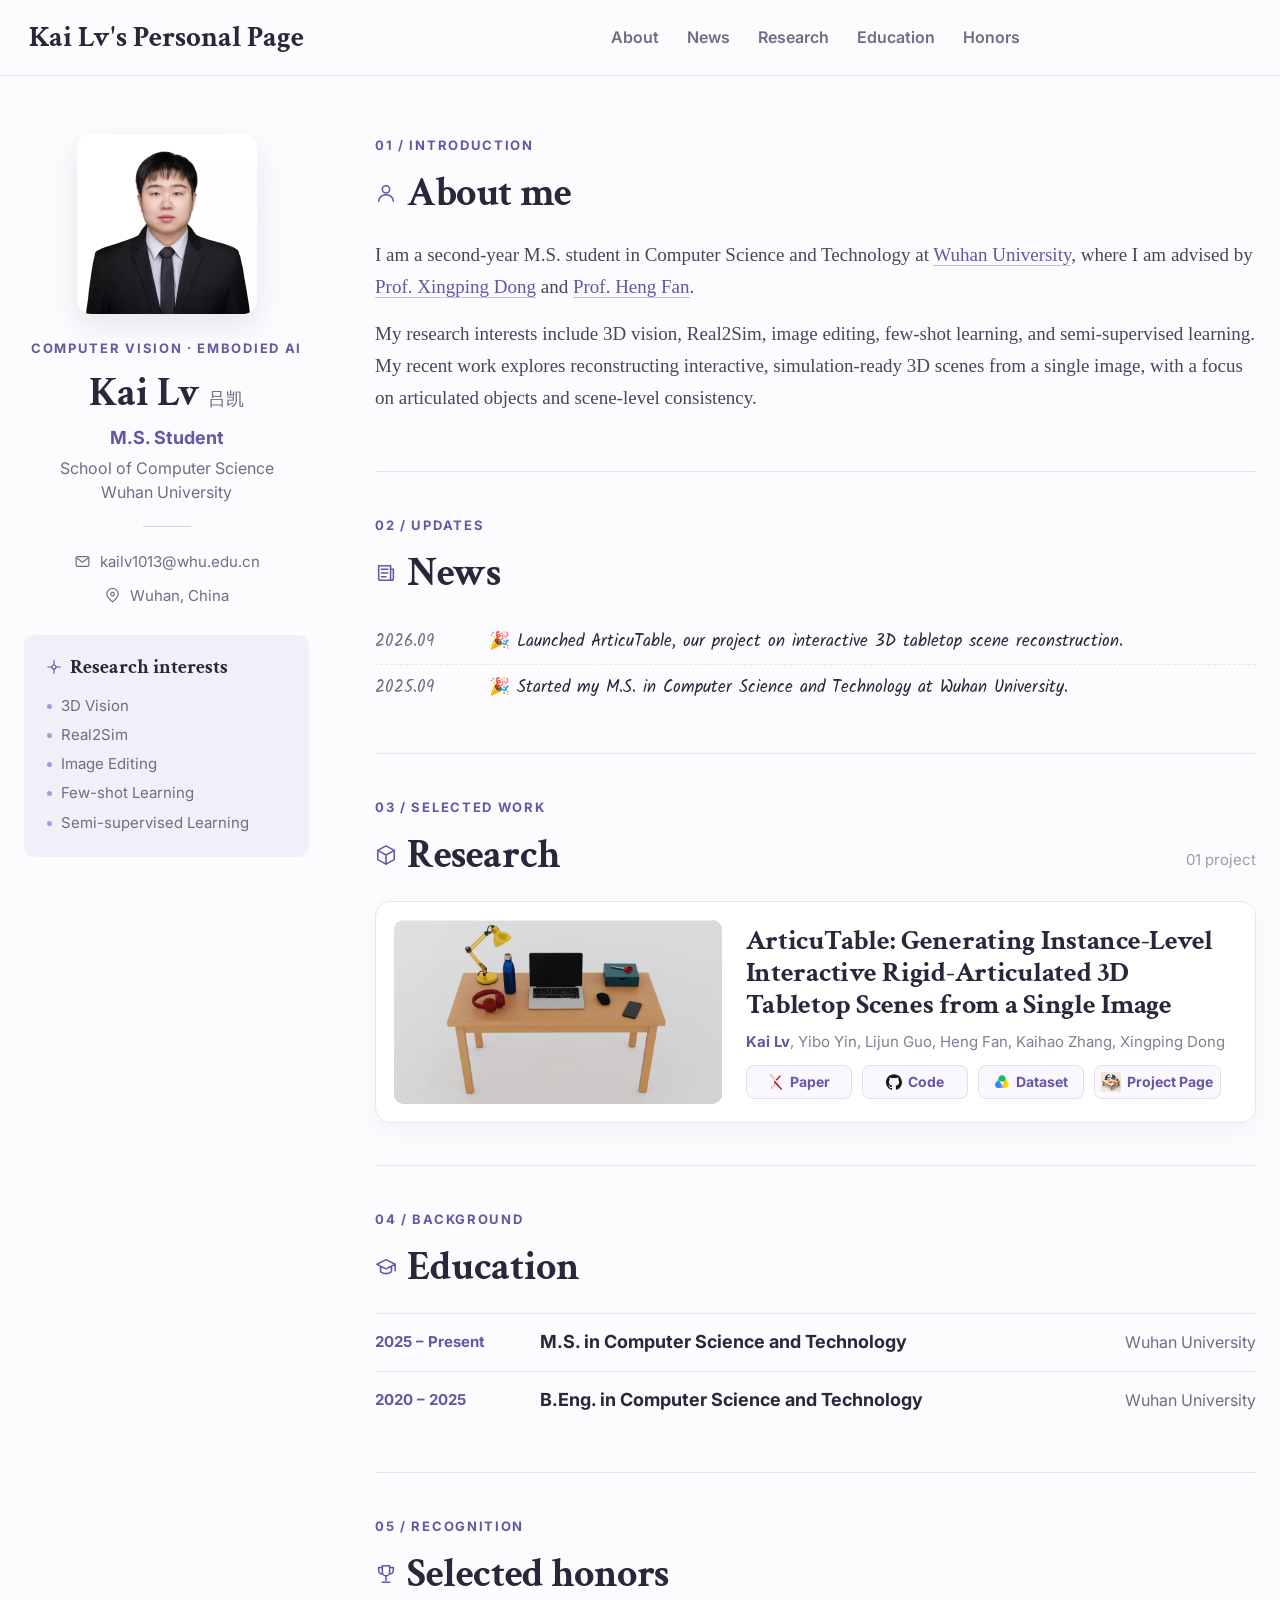
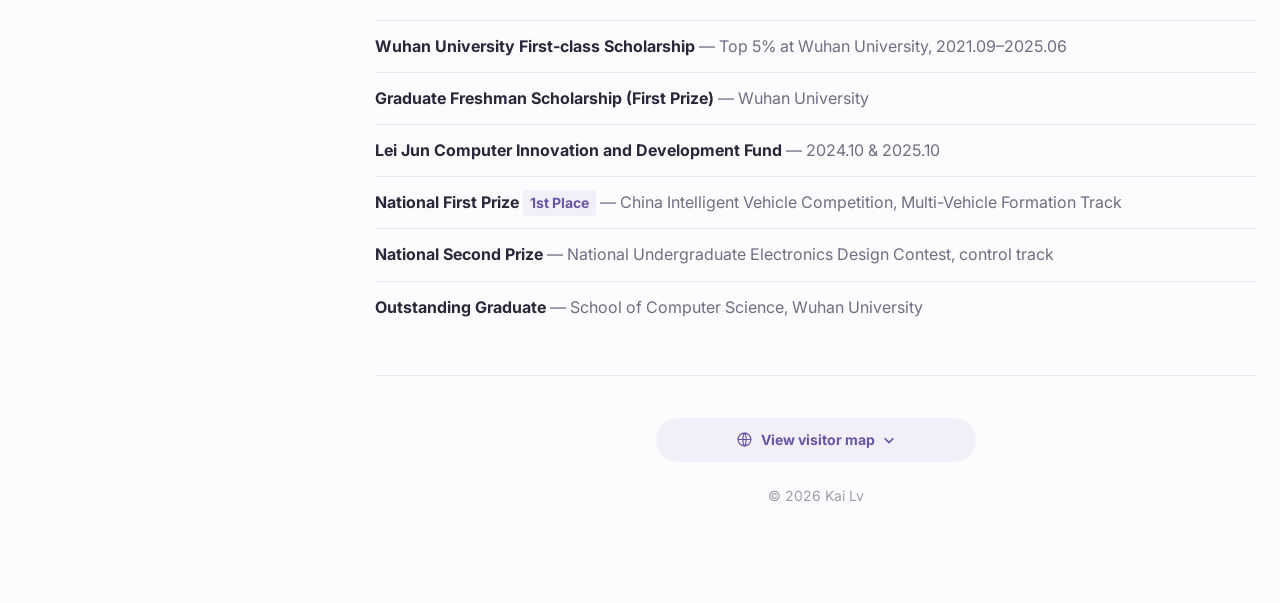
==== commit 0b03b006: "Correct undergraduate degree to B.Eng." ====
--- a/index.html
+++ b/index.html
@@ -116,7 +116,7 @@
         </div>
         <div class="timeline-item">
           <div class="timeline-date">2020 – 2025</div>
-          <div class="education-detail"><h3>B.S. in Computer Science and Technology</h3><p>Wuhan University</p></div>
+          <div class="education-detail"><h3>B.Eng. in Computer Science and Technology</h3><p>Wuhan University</p></div>
         </div>
       </section>
 
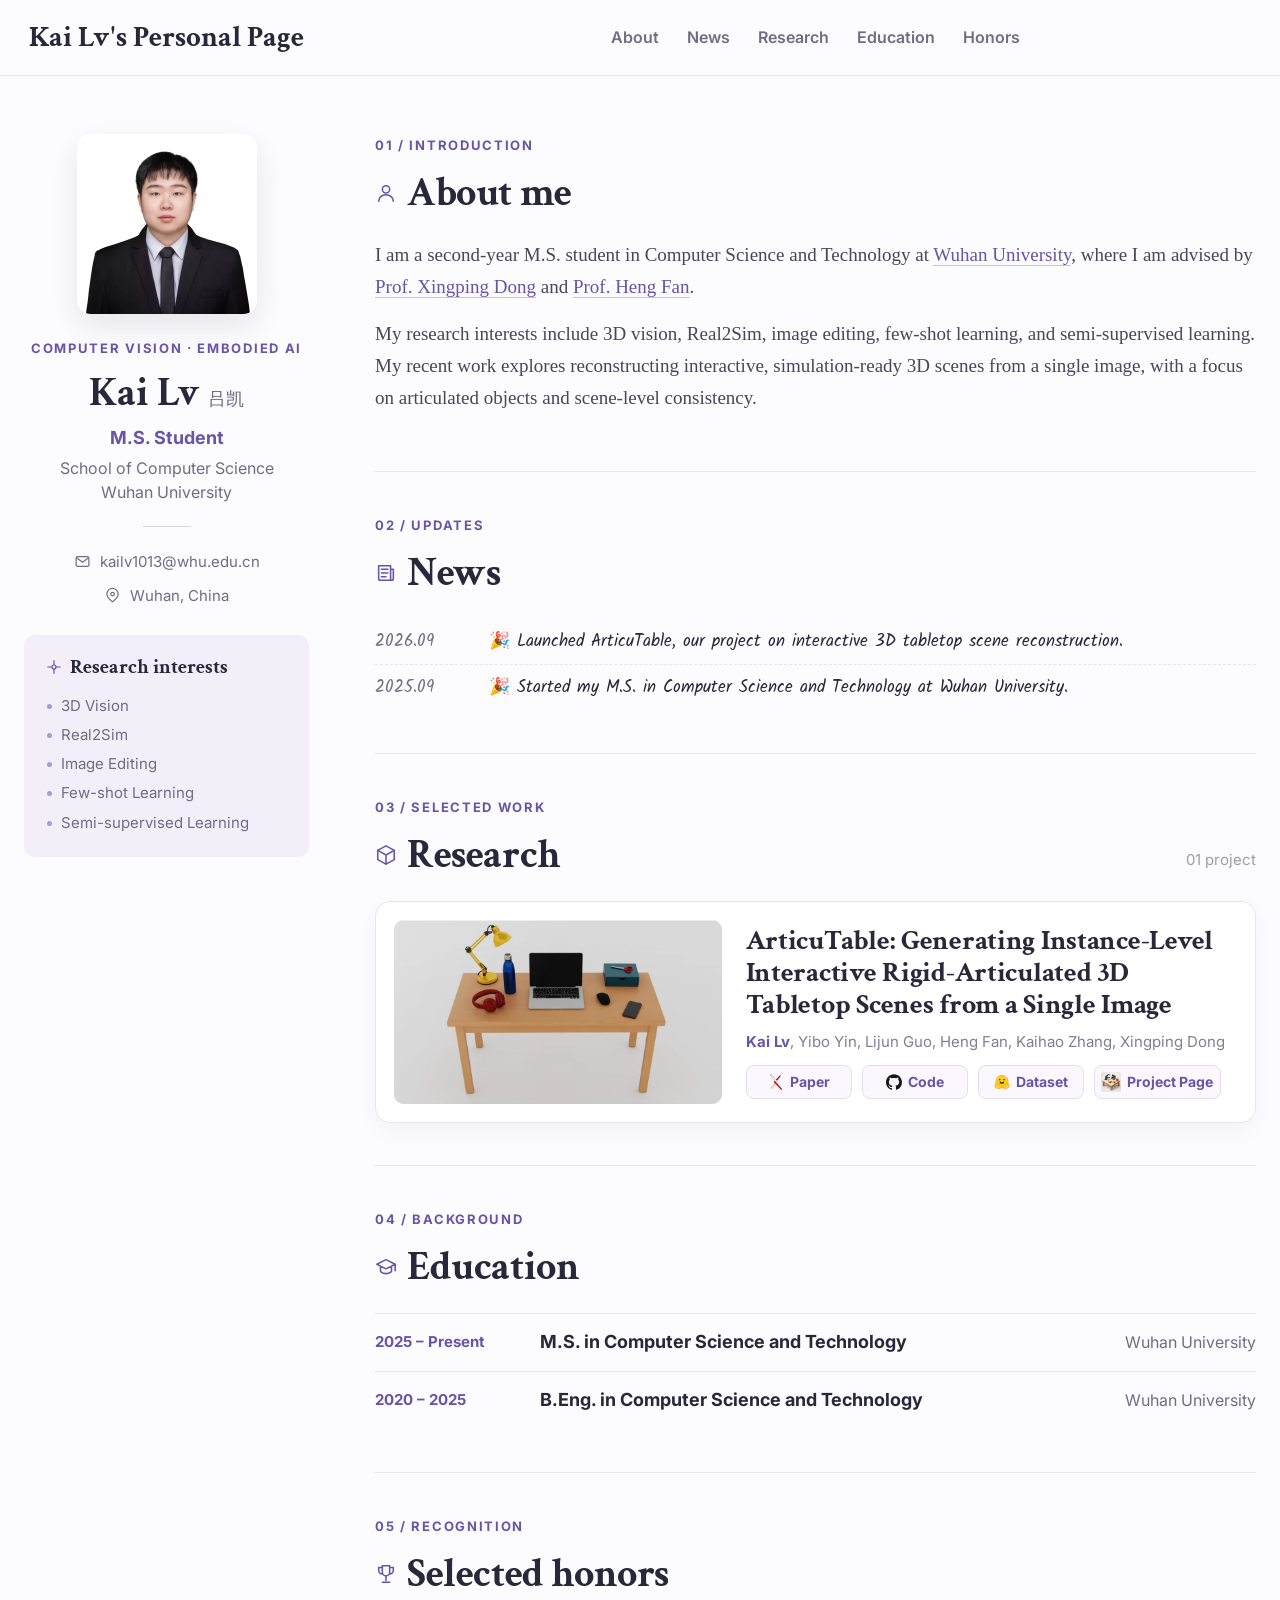
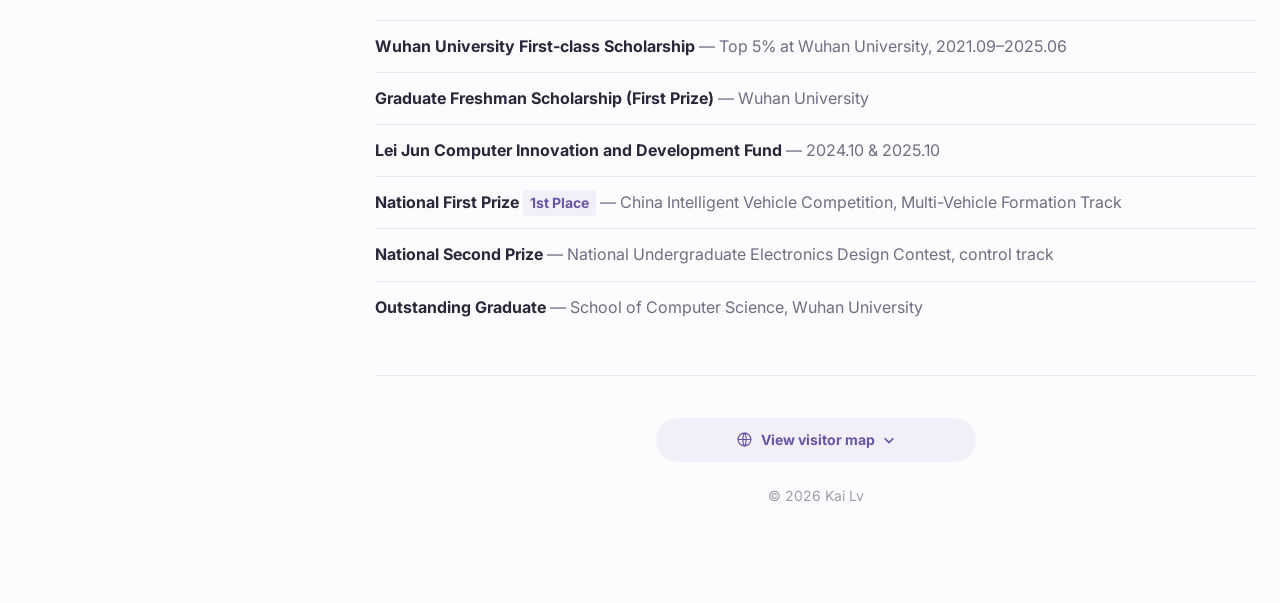
==== commit a5f559be: "Replace dataset icon with official Hugging Face logo" ====
--- a/index.html
+++ b/index.html
@@ -97,7 +97,7 @@
             <div class="paper-links">
               <a href="https://arxiv.org/pdf/2610.05249" target="_blank" rel="noopener noreferrer" aria-label="Read the ArticuTable paper PDF on arXiv"><img src="assets/arxiv-icon.svg" alt="" width="16" height="16">Paper</a>
               <a href="https://github.com/bryceyin13/articutable-code" target="_blank" rel="noopener noreferrer" aria-label="View ArticuTable code on GitHub"><img src="assets/github-icon.svg" alt="" width="16" height="16">Code</a>
-              <a href="https://drive.google.com/file/d/1udTcI9ESuk-TbKOYjIQ4ti8t4CMoGW4b/view?usp=sharing" target="_blank" rel="noopener noreferrer" aria-label="Download the ArticuTable-100 dataset from Google Drive" title="Download from Google Drive"><img src="assets/google-drive-icon.png" alt="" width="16" height="16">Dataset</a>
+<a href="https://huggingface.co/datasets/Yibo8/articutable-100" target="_blank" rel="noopener noreferrer" aria-label="Download the ArticuTable-100 dataset from Hugging Face" title="Download from Hugging Face"><img src="assets/huggingface-icon.svg" alt="" width="16" height="16">Dataset</a>
               <a href="https://johnnyboy1013.github.io/articutable-project/" target="_blank" rel="noopener noreferrer"><img src="assets/articutable-icon.webp?v=2" alt="" width="20" height="20">Project Page</a>
             </div>
           </div>
